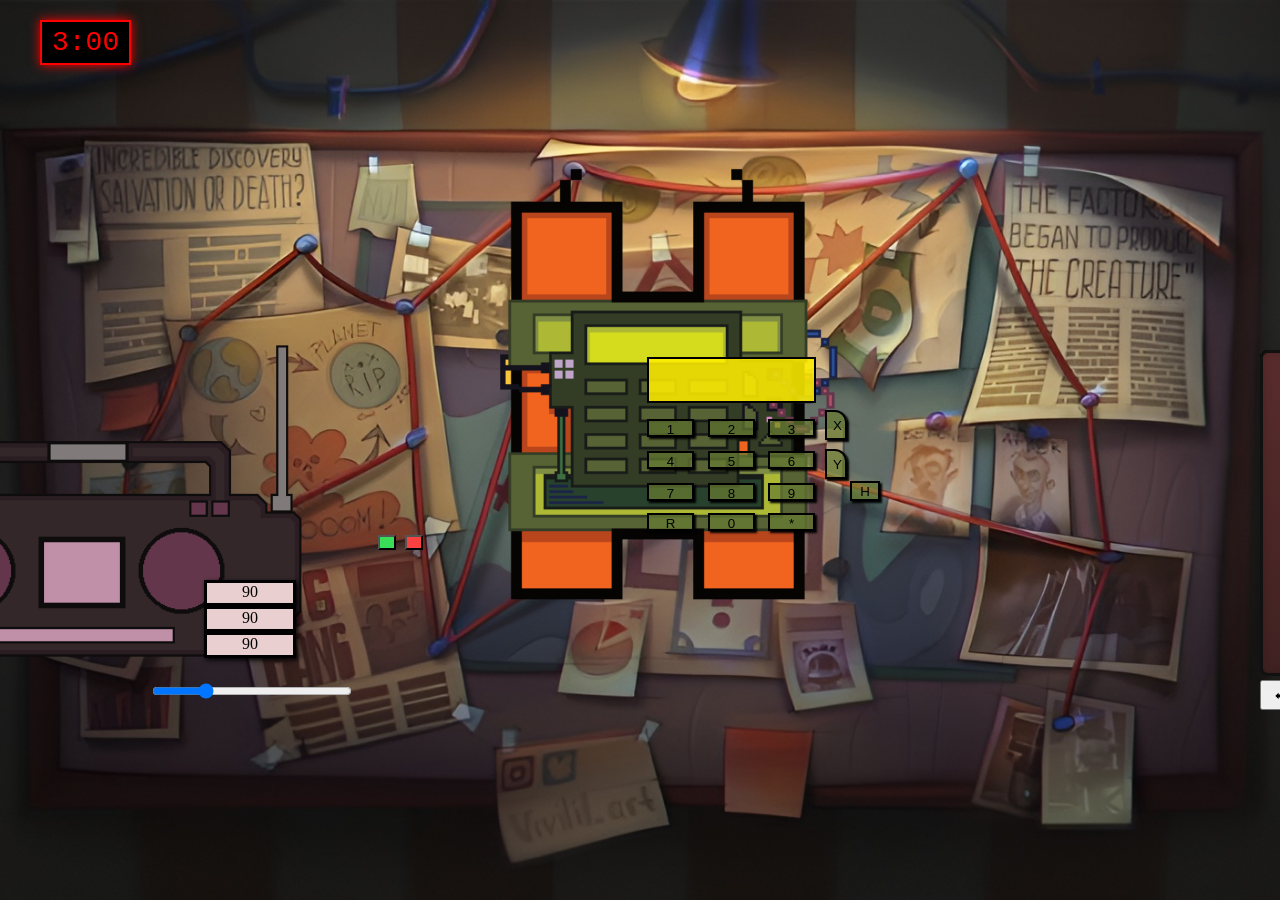
==== index.html @ 7f67ad0d "Add files via upload" ====
<html lang="en">
    <head>
        <meta charset="UTF-8">
        <meta name="viewport" content="width=device-width, initial-scale=1.0">
        <link rel="icon" type="image/png" href="images\bomb1.png">
        <title>Bomb Defuse Game</title>
        <link rel="stylesheet" href="bomb.css">
        <link href="https://fonts.googleapis.com/css2?family=Patrick+Hand&family=Caveat&display=swap" rel="stylesheet">
    </head>
    <body>
        <img id="image" src="images/bomb_background5-export.png" alt="Bomb Background">
        <img src="images/Radio1.png" alt="Radio Image" id="radio-image">
        <div id="passwindow">
            <label for="password" id="passwords" placeholder="pass" minlength="6" maxlength="15"></label>
        </div>
        
      
            <button id="b1" class="buttons">1</button>
            <button id="b2" class="buttons">2</button>
            <button id="b3" class="buttons">3</button>
            <button id="b4" class="buttons">4</button>
            <button id="b5" class="buttons">5</button>
            <button id="b6" class="buttons">6</button>
            <button id="b7" class="buttons">7</button>
            <button id="b8" class="buttons">8</button>
            <button id="b9" class="buttons">9</button>
            <button id="R" class="buttons">R</button>
            <button id="b0" class="buttons">0</button>
            <button id="bx" class="buttons">*</button>

            <button id="X" class="buttons">X</button>
            <button id="Y" class="buttons">Y</button>
            <button id="H" class="buttons">H</button>
        
        
    
            <audio id="radio1" loop>
                <source src="music/background-sound-with-vhs-video-player-operation.mp3" type="audio/mp3">
            </audio>
        
   

       
        <button id="radio-On" onclick="playAudio()"></button>
        <button id="radio-Off" onclick="offAudio()"></button>

        <br><br>

        
        <input type="range" id="tuner" min="80" max="120" step="0.1" value="90"><br>
        <span id="freq1">90</span> <br>
        <span id="freq">90</span> <br>
        <span id="freq2">90</span> <br>

        
        <span id="passcode">***</span>
     
      



        <audio id="radio1" loop>
            <source src="music/radio.mp3" type="audio/mp3">
        </audio>

      
        <audio id="code1">
            <source src="music/code1.mp3" type="audio/mp3">
        </audio>

        <audio id="code2">
            <source src="music/code2.mp3" type="audio/mp3">
        </audio>

        <audio id="code3">
            <source src="music/code3.mp3" type="audio/mp3">
        </audio>

    
        <audio id="static">
            <source src="music/static.mp3" type="audio/mp3">
        </audio>
        

        <audio id="clickSound">
            <source src="music/pressed-the-button-on-the-scanner.mp3" type="audio/mp3">
        </audio>

        <audio id="ResetSound">
            <source src="music/the-sound-of-turning-on-the-night-vision-device-monocular-option-4.mp3" type="audio/mp3">
        </audio>

        <audio id="wrongSound">
            <source src="music/lens-incorrect-alert.mp3" type="audio/mp3">
        </audio>

        <audio id="DefusedSound">
            <source src="music/cs-go-bomb-has-been-defused.mp3" type="audio/mp3">
        </audio>

        <audio id="code1">
            <source src="music/code1.mp3" type="audio/mp3">
        </audio>

        <audio id="code2">
            <source src="music/code2.mp3" type="audio/mp3">
        </audio>

        <audio id="code3">
            <source src="music/code3.mp3" type="audio/mp3">
        </audio>

        <audio autoplay id="bomb-has-been-planted">
            <source src="music/bomb-has-been-planted.mp3" type="audio/mp3">
        </audio>
    
        <audio autoplay  id="pin-code-input-sound-four-digit">
            <source src="music/pin-code-input-sound-four-digit.mp3" type="audio/mp3">
        </audio>
        <img id="jumpscare" src="images/jumpscare.jpg" />
        <audio id="screamSound" preload="auto">
            <source src="music/scream.mp3" type="audio/mp3" >
        </audio>
        <audio id="pageTurn" preload="auto">
            <source src="music/oxidvideos-page-flip-1-178322 (mp3cut.net).mp3" type="audio/mp3" >
        </audio>
        <audio id="Radio-sound" preload="auto">
            <source src="music/freesound_community-old-radio-button-click-97549.mp3" type="audio/mp3" >
        </audio>
        <div class="notebook">
            <div class="book">

             
                <div class="paper cover" id="cover-front">
                    <div class="front">
                        <h2>Bomb Guide</h2>
                        <p>Handle with care </p>
                    </div>
                    <div class="back">
                        <p>omkar koli</p>
                    </div>
                    
                </div>

                <div class="paper" id="p1">
                    <div class="front">
                        <h3>Hints</h3>
                        <p>Turn on The radio.</p>
                        <p>Find the currect frequency..</p>
                        <p>Listen to the audio..</p>
                        <p class="strike">Note the code...</p>
                    </div>
                    <div class="back">
                        <h3>Do's</h3>
                        <p>Use the keypad for entering the code.→eg:123*456*789</p>
                        <p class="strike">Frq: 91.5, 201.4, 442.8</p>
                        <p>Press the correct buttons in sequence.</p>
                    </div>
                </div>

                <div class="paper" id="p2">
                    <div class="front">                        
                        <h3>Risky</h3>
                        <p>Press R button for Reset </p>
                        <p>Press Y button for proceed</p>
                        <p class="strike">Press X button to Undo</p>
                        <p>→ Press Y continuously</p>
                    </div>
                    <div class="back">
                        <h3>special codes</h3>
                        <p>worng22</p>
                        <p>">-<"44</p>
                        <p>Bomb Defused7</p>
                        <p>Try birthday</p>
                    </div>
                </div>

                <div class="paper cover" id="cover-back">
                    <div class="front">
                        <a href="https://github.com/Omkarkoli727" target="_blank">
                            <p>github</p>
                        </a>
                    </div>
                    <div class="back">
                        <h3>END</h3>
                    </div>
                </div>

            </div>

            <div class="controls">
                <button id="prevBtn">⬅</button>
                <button id="nextBtn">➡</button>
            </div>
        </div>
        <div id="timer">3:00</div>

        <audio id="tickSlow" loop src="music/tick-slow.mp3" ></audio>
        <audio id="tickFast" loop src="music/tick-fast.mp3"></audio>
        <audio id="heartbeat" loop src="music/heartbeat.mp3"></audio>
        <audio id="explode" src="music/explosion.mp3"></audio>

        <div id="flash"></div>
        <div id="fade"></div>
        <div id="penaltyText">-10</div>

                

        <script src="bomb.js"></script>
        
    </body>
</html>
---- bomb.css ----
body {
    background-image: url("images/bomb background.jpg");
    background-repeat: no-repeat;
    background-position: center;
    background-attachment: fixed;
    background-size: cover;
    margin: 0;
    padding: 0;
    height: 100%;
    overflow-x: hidden;
}


#passwindow {
    text-align: center;
}

#passwords {
    background-color: rgba(255, 238, 0, 0.871);
    border: 2px solid;
    position: absolute;
    top: 357px;
    left: 647px;
    height: 42px;
    width: 165px;
}

#passwords:hover {
    background-color: rgba(134, 233, 13, 0.871);
}


.buttons {
    background-color: rgba(104, 125, 50, 0.719);
    border: 2px solid;
    height: 18px;
    width: 47px;
    position: absolute;
    box-shadow: 2px 2px 2px;
    transition: 0.1s;
}

.buttons:hover {
    background-color: rgba(162, 216, 26, 0.719);
    cursor: url("images/icons8-double-tap-gesture-30.png"), auto;
    
}

.buttons:active {
    transform: scale(0.95); /* better click effect */
    cursor: url("images/icons8-double-tap-gesture-30.png"), auto;
}


#b1 { top: 419px; left: 647px; }
#b2 { top: 419px; left: 708px; }
#b3 { top: 419px; left: 768px; }

#b4 { top: 451px; left: 647px; }
#b5 { top: 451px; left: 708px; }
#b6 { top: 451px; left: 768px; }

#b7 { top: 483px; left: 647px; }
#b8 { top: 483px; left: 708px; }
#b9 { top: 483px; left: 768px; }

#R  { top: 513px; left: 647px; height: 18px; width: 47px; }
#b0 { top: 513px; left: 708px; }
#bx { top: 513px; left: 768px; }


#X {
    top: 410px;
    left: 825px;
    height: 30px;
    width: 22px;
    border-top-right-radius: 12px;
}

#Y {
    top: 449px;
    left: 825px;
    height: 30px;
    width: 22px;
    border-top-right-radius: 12px;
}

#H {
    top: 481px;
    left: 850px;
    height: 20px;
    width: 30px;
}


#red { position: absolute; top: 170px; left: 10px; }
#blue { position: absolute; top: 230px; left: 10px; }
#green { position: absolute; top: 290px; left: 10px; }


#passcode {
    border: 2px solid;
    background-color: rgb(237, 225, 233);
    width: 70px;
    height: 24px;
    box-shadow: 2px 2px 5px;
    position: absolute;
    top: 0px;
    left: 1435px;
    text-align: center;
    font-size: 18px;
}




.notebook {
    position: absolute;
    top: 350px;
    left: 1260px;
}

.book {
    position: relative;
    width: 220px;
    height: 300px;
    perspective: 1000px;
}

.paper {
    position: absolute;
    width: 100%;
    height: 100%;
    transform-origin: left;
    transform-style: preserve-3d;
    transition: transform 0.9s;
}

.paper.flipped {
    transform: rotateY(-180deg);
}

.front, .back {
    position: absolute;
    width: 100%;
    height: 100%;
    background: #fdf6e3;
    border: 2px solid #000000;
    border-radius: 8px;
    padding: 10px;
    backface-visibility: hidden;
}

.back {
    transform: rotateY(180deg);
}


.controls {
    margin-top: 30px;
    display: flex;
    justify-content: space-between;
    cursor: url("images/icons8-double-tap-gesture-30.png"), auto;
}

.controls button {
    width: 40px;
    height: 30px;
    cursor: url("images/icons8-double-tap-gesture-30.png"), auto;
}
.front, .back {
    background: linear-gradient(#fdf6e3, #f5e6c8);
    font-family: "Courier New", monospace;
    box-shadow: inset 0 0 10px rgba(0,0,0,0.2); 
}

.book {
    box-shadow: 5px 10px 20px rgba(0,0,0,0.5);
}
.cover .front,
.cover .back {
    background: linear-gradient(135deg, #5a2c2c, #2e1a1a);
    color: white;
    font-weight: bold;
    text-align: center;
    display: flex;
    flex-direction: column;
    justify-content: center;
    border: 3px solid #111;
}
#cover-front { z-index: 4; }
#p1 { z-index: 3; }
#p2 { z-index: 2; }
#cover-back { z-index: 1; }
#cover-front {
    transform-origin: left;
}
.front, .back {
    font-family: 'Caveat', cursive;
    font-size: 20px;
    line-height: 1.4;
    color: #2b2b2b;
}
.strike {
    text-decoration: line-through;
    color: #a00000;
}


.radio-container {
  border: 2px solid rgb(9, 9, 9);
  padding: 0px;
  width: 300px;
  margin: auto;
  position: absolute;
  bottom: 200px;
}

input[type="range"] {
  width: 300px;
  cursor: url("images/icons8-double-tap-gesture-30.png"), auto;
}
   

#image {
    width: 68%;
    height: auto;
    position: absolute;
    left: 250px ;
    top: 150px;
    
}
#radio-image{
    width: 55%; 
    height: auto;
    position: absolute;
    right: 840px;
    top: 320px;
}
#jumpscare {
    position: fixed;
    top: 0;
    left: 0;
    width: 100%;
    height: 100%;
    object-fit: cover;
    z-index: 9999;
    display: none;
}
#radio-On{
    background-color: rgb(58, 221, 88);
    position: relative;
    top: 533px;
    left: 378px;
    height: 15px;
    width: 18px;
    text-align: center;
}
#radio-Off{
    background-color: rgb(249, 65, 65);
    position: relative;
    top: 533px;
    left: 383px;
    height: 15px;
    width: 18px;
    text-align: center;
}
#tuner{
    background-color: #000000;
    position: relative;
    top: 645px;
    left: 150px;
    width: 200px;

}

#freq{text-align: center;}
#freq1{text-align: center;}
#freq2{text-align: center;}
span {
    border: 2px solid;
    background-color: rgb(233, 207, 207);
    width: 86px;
    height: 20px;
    box-shadow: 2px 2px 5px;
    display: inline-block;
    position:relative;
    top: 524px;
    left: 204px;
    border: #000000 solid;
}
#timer {
    position: absolute;
    top: 20px;
    left: 40px;
    font-size: 28px;
    font-family: monospace;
    color: red;
    background: black;
    padding: 5px 10px;
    border: 2px solid red;
    box-shadow: 0 0 10px red;
}
#flash {
    position: fixed;
    top: 0;
    left: 0;
    width: 100%;
    height: 100%;
    background: white;
    opacity: 0;
    pointer-events: none;
    transition: opacity 0.2s;
    z-index: 9999;
}

#fade {
    position: fixed;
    inset: 0; 
    background: black;
    opacity: 0;
    pointer-events: none;
    transition: opacity 1s;
    z-index: 999999;
}
#penaltyText {
    position: absolute;
    top: 20px; 
    left: 155px;
    transform: translateX(-50%);
    color: red;
    font-size: 28px;
    font-weight: bold;
    opacity: 0;
    pointer-events: none;
}

.show-penalty {
    animation: fadeUp 0.8s ease;
}

@keyframes fadeUp {
    0% {
        opacity: 1;
        transform: translate(-50%, 0);
    }
    100% {
        opacity: 0;
        transform: translate(-50%, -40px);
    }
}
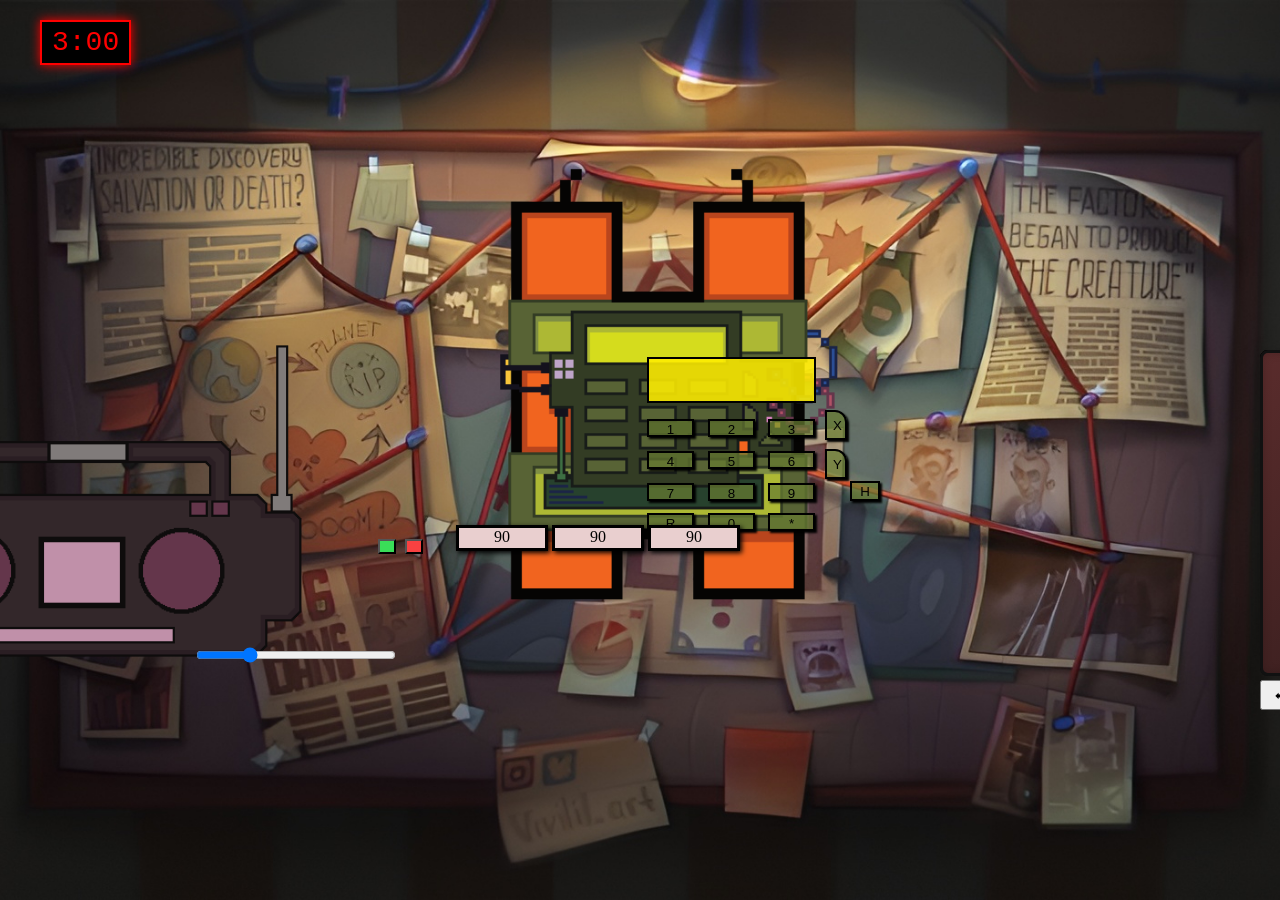
==== commit 0d1d5728: "Refactor HTML structure for bomb defuse game" ====
--- a/index.html
+++ b/index.html
@@ -1,20 +1,22 @@
+<!DOCTYPE html>
 <html lang="en">
-    <head>
-        <meta charset="UTF-8">
-        <meta name="viewport" content="width=device-width, initial-scale=1.0">
-        <link rel="icon" type="image/png" href="images\bomb1.png">
-        <title>Bomb Defuse Game</title>
-        <link rel="stylesheet" href="bomb.css">
-        <link href="https://fonts.googleapis.com/css2?family=Patrick+Hand&family=Caveat&display=swap" rel="stylesheet">
-    </head>
-    <body>
-        <img id="image" src="images/bomb_background5-export.png" alt="Bomb Background">
-        <img src="images/Radio1.png" alt="Radio Image" id="radio-image">
-        <div id="passwindow">
-            <label for="password" id="passwords" placeholder="pass" minlength="6" maxlength="15"></label>
-        </div>
-        
-      
+<head>
+    <meta charset="UTF-8">
+    <meta name="viewport" content="width=device-width, initial-scale=1.0">
+    <link rel="icon" type="image/png" href="images/bomb1.png">
+    <title>Bomb Defuse Game</title>
+    <link rel="stylesheet" href="bomb.css">
+    <link href="https://fonts.googleapis.com/css2?family=Patrick+Hand&family=Caveat&display=swap" rel="stylesheet">
+</head>
+<body>
+    <div id="game-wrapper">
+        <div id="game-container">
+            <img id="image"       src="images/bomb_background5-export.png" alt="Bomb Background">
+            <img id="radio-image" src="images/Radio1.png"                  alt="Radio">
+            <div id="passwindow">
+                <label for="password" id="passwords"
+                       placeholder="pass" minlength="6" maxlength="15"></label>
+            </div>
             <button id="b1" class="buttons">1</button>
             <button id="b2" class="buttons">2</button>
             <button id="b3" class="buttons">3</button>
@@ -24,189 +26,147 @@
             <button id="b7" class="buttons">7</button>
             <button id="b8" class="buttons">8</button>
             <button id="b9" class="buttons">9</button>
-            <button id="R" class="buttons">R</button>
+            <button id="R"  class="buttons">R</button>
             <button id="b0" class="buttons">0</button>
             <button id="bx" class="buttons">*</button>
-
             <button id="X" class="buttons">X</button>
             <button id="Y" class="buttons">Y</button>
             <button id="H" class="buttons">H</button>
-        
-        
-    
-            <audio id="radio1" loop>
-                <source src="music/background-sound-with-vhs-video-player-operation.mp3" type="audio/mp3">
-            </audio>
-        
-   
-
-       
-        <button id="radio-On" onclick="playAudio()"></button>
-        <button id="radio-Off" onclick="offAudio()"></button>
-
-        <br><br>
-
-        
-        <input type="range" id="tuner" min="80" max="120" step="0.1" value="90"><br>
-        <span id="freq1">90</span> <br>
-        <span id="freq">90</span> <br>
-        <span id="freq2">90</span> <br>
-
-        
-        <span id="passcode">***</span>
-     
-      
 
 
+            <button id="radio-On"  onclick="playAudio()"></button>
+            <button id="radio-Off" onclick="offAudio()"></button>
+            <input type="range" id="tuner" min="80" max="120" step="0.1" value="90">
 
-        <audio id="radio1" loop>
-            <source src="music/radio.mp3" type="audio/mp3">
-        </audio>
+            <span id="freq1">90</span>
+            <span id="freq">90</span>
+            <span id="freq2">90</span>
+            <span id="passcode">***</span>
+            <div id="timer">3:00</div>
+            <div class="notebook">
+                <div class="book">
 
-      
-        <audio id="code1">
-            <source src="music/code1.mp3" type="audio/mp3">
-        </audio>
+                    <div class="paper cover" id="cover-front">
+                        <div class="front">
+                            <h2>Bomb Guide</h2>
+                            <p>Handle with care</p>
+                        </div>
+                        <div class="back">
+                            <p>omkar koli</p>
+                        </div>
+                    </div>
 
-        <audio id="code2">
-            <source src="music/code2.mp3" type="audio/mp3">
-        </audio>
+                    <div class="paper" id="p1">
+                        <div class="front">
+                            <h3>Hints</h3>
+                            <p>Turn on The radio.</p>
+                            <p>Find the currect frequency..</p>
+                            <p>Listen to the audio..</p>
+                            <p class="strike">Note the code...</p>
+                        </div>
+                        <div class="back">
+                            <h3>Do's</h3>
+                            <p>Use the keypad for entering the code.→eg:123*456*789</p>
+                            <p class="strike">Frq: 91.5, 201.4, 442.8</p>
+                            <p>Press the correct buttons in sequence.</p>
+                        </div>
+                    </div>
 
-        <audio id="code3">
-            <source src="music/code3.mp3" type="audio/mp3">
-        </audio>
+                    <div class="paper" id="p2">
+                        <div class="front ">
+                            <h3>Risky</h3>
+                            <p>Press R button for Reset</p>
+                            <p>Press Y button for proceed</p>
+                            <p class="strike">Press X button to Undo</p>
+                            <p>→ Press Y continuously</p>
+                        </div>
+                        <div class="back">
+                            <h3>special codes</h3>
+                            <p>worng22</p>
+                            <p>">-&lt;"44</p>
+                            <p>Bomb Defused7</p>
+                            <p>Try birthday</p>
+                        </div>
+                    </div>
 
-    
-        <audio id="static">
-            <source src="music/static.mp3" type="audio/mp3">
-        </audio>
-        
+                    <div class="paper cover" id="cover-back">
+                        <div class="front">
+                            <a href="https://github.com/Omkarkoli727" target="_blank">
+                                <p>github</p>
+                            </a>
+                        </div>
+                        <div class="back">
+                            <h3>END</h3>
+                        </div>
+                    </div>
 
-        <audio id="clickSound">
-            <source src="music/pressed-the-button-on-the-scanner.mp3" type="audio/mp3">
-        </audio>
-
-        <audio id="ResetSound">
-            <source src="music/the-sound-of-turning-on-the-night-vision-device-monocular-option-4.mp3" type="audio/mp3">
-        </audio>
-
-        <audio id="wrongSound">
-            <source src="music/lens-incorrect-alert.mp3" type="audio/mp3">
-        </audio>
-
-        <audio id="DefusedSound">
-            <source src="music/cs-go-bomb-has-been-defused.mp3" type="audio/mp3">
-        </audio>
-
-        <audio id="code1">
-            <source src="music/code1.mp3" type="audio/mp3">
-        </audio>
-
-        <audio id="code2">
-            <source src="music/code2.mp3" type="audio/mp3">
-        </audio>
-
-        <audio id="code3">
-            <source src="music/code3.mp3" type="audio/mp3">
-        </audio>
-
-        <audio autoplay id="bomb-has-been-planted">
-            <source src="music/bomb-has-been-planted.mp3" type="audio/mp3">
-        </audio>
-    
-        <audio autoplay  id="pin-code-input-sound-four-digit">
-            <source src="music/pin-code-input-sound-four-digit.mp3" type="audio/mp3">
-        </audio>
-        <img id="jumpscare" src="images/jumpscare.jpg" />
-        <audio id="screamSound" preload="auto">
-            <source src="music/scream.mp3" type="audio/mp3" >
-        </audio>
-        <audio id="pageTurn" preload="auto">
-            <source src="music/oxidvideos-page-flip-1-178322 (mp3cut.net).mp3" type="audio/mp3" >
-        </audio>
-        <audio id="Radio-sound" preload="auto">
-            <source src="music/freesound_community-old-radio-button-click-97549.mp3" type="audio/mp3" >
-        </audio>
-        <div class="notebook">
-            <div class="book">
-
-             
-                <div class="paper cover" id="cover-front">
-                    <div class="front">
-                        <h2>Bomb Guide</h2>
-                        <p>Handle with care </p>
-                    </div>
-                    <div class="back">
-                        <p>omkar koli</p>
-                    </div>
-                    
                 </div>
 
-                <div class="paper" id="p1">
-                    <div class="front">
-                        <h3>Hints</h3>
-                        <p>Turn on The radio.</p>
-                        <p>Find the currect frequency..</p>
-                        <p>Listen to the audio..</p>
-                        <p class="strike">Note the code...</p>
-                    </div>
-                    <div class="back">
-                        <h3>Do's</h3>
-                        <p>Use the keypad for entering the code.→eg:123*456*789</p>
-                        <p class="strike">Frq: 91.5, 201.4, 442.8</p>
-                        <p>Press the correct buttons in sequence.</p>
-                    </div>
+                <div class="controls">
+                    <button id="prevBtn">⬅</button>
+                    <button id="nextBtn">➡</button>
                 </div>
+            </div>
+            <img id="jumpscare" src="images/jumpscare.jpg" alt="">
 
-                <div class="paper" id="p2">
-                    <div class="front">                        
-                        <h3>Risky</h3>
-                        <p>Press R button for Reset </p>
-                        <p>Press Y button for proceed</p>
-                        <p class="strike">Press X button to Undo</p>
-                        <p>→ Press Y continuously</p>
-                    </div>
-                    <div class="back">
-                        <h3>special codes</h3>
-                        <p>worng22</p>
-                        <p>">-<"44</p>
-                        <p>Bomb Defused7</p>
-                        <p>Try birthday</p>
-                    </div>
-                </div>
 
-                <div class="paper cover" id="cover-back">
-                    <div class="front">
-                        <a href="https://github.com/Omkarkoli727" target="_blank">
-                            <p>github</p>
-                        </a>
-                    </div>
-                    <div class="back">
-                        <h3>END</h3>
-                    </div>
-                </div>
+            <div id="flash"></div>
+            <div id="fade"></div>
+            <div id="penaltyText">-10</div>
 
-            </div>
+        </div>
+    </div>
 
-            <div class="controls">
-                <button id="prevBtn">⬅</button>
-                <button id="nextBtn">➡</button>
-            </div>
-        </div>
-        <div id="timer">3:00</div>
+    <audio id="radio1" loop>
+        <source src="music/background-sound-with-vhs-video-player-operation.mp3" type="audio/mp3">
+    </audio>
 
-        <audio id="tickSlow" loop src="music/tick-slow.mp3" ></audio>
-        <audio id="tickFast" loop src="music/tick-fast.mp3"></audio>
-        <audio id="heartbeat" loop src="music/heartbeat.mp3"></audio>
-        <audio id="explode" src="music/explosion.mp3"></audio>
 
-        <div id="flash"></div>
-        <div id="fade"></div>
-        <div id="penaltyText">-10</div>
+    <audio id="radioLoop" loop>
+        <source src="music/radio.mp3" type="audio/mp3">
+    </audio>
 
-                
 
-        <script src="bomb.js"></script>
-        
-    </body>
+    <audio id="code1"><source src="music/code1.mp3" type="audio/mp3"></audio>
+    <audio id="code2"><source src="music/code2.mp3" type="audio/mp3"></audio>
+    <audio id="code3"><source src="music/code3.mp3" type="audio/mp3"></audio>
+
+
+    <audio id="static">
+        <source src="music/static.mp3" type="audio/mp3">
+    </audio>
+    <audio id="clickSound">
+        <source src="music/pressed-the-button-on-the-scanner.mp3" type="audio/mp3">
+    </audio>
+    <audio id="ResetSound">
+        <source src="music/the-sound-of-turning-on-the-night-vision-device-monocular-option-4.mp3" type="audio/mp3">
+    </audio>
+    <audio id="wrongSound">
+        <source src="music/lens-incorrect-alert.mp3" type="audio/mp3">
+    </audio>
+    <audio id="DefusedSound">
+        <source src="music/cs-go-bomb-has-been-defused.mp3" type="audio/mp3">
+    </audio>
+
+
+    <audio autoplay id="bomb-has-been-planted">
+        <source src="music/bomb-has-been-planted.mp3" type="audio/mp3">
+    </audio>
+    <audio autoplay id="pin-code-input-sound-four-digit">
+        <source src="music/pin-code-input-sound-four-digit.mp3" type="audio/mp3">
+    </audio>
+
+
+    <audio id="screamSound"  preload="auto"><source src="music/scream.mp3" type="audio/mp3"></audio>
+    <audio id="pageTurn"     preload="auto"><source src="music/oxidvideos-page-flip-1-178322 (mp3cut.net).mp3" type="audio/mp3"></audio>
+    <audio id="Radio-sound"  preload="auto"><source src="music/freesound_community-old-radio-button-click-97549.mp3" type="audio/mp3"></audio>
+
+
+    <audio id="tickSlow" loop src="music/tick-slow.mp3"></audio>
+    <audio id="tickFast" loop src="music/tick-fast.mp3"></audio>
+    <audio id="heartbeat" loop src="music/heartbeat.mp3"></audio>
+    <audio id="explode"      src="music/explosion.mp3"></audio>
+
+    <script src="bomb.js"></script>
+</body>
 </html>
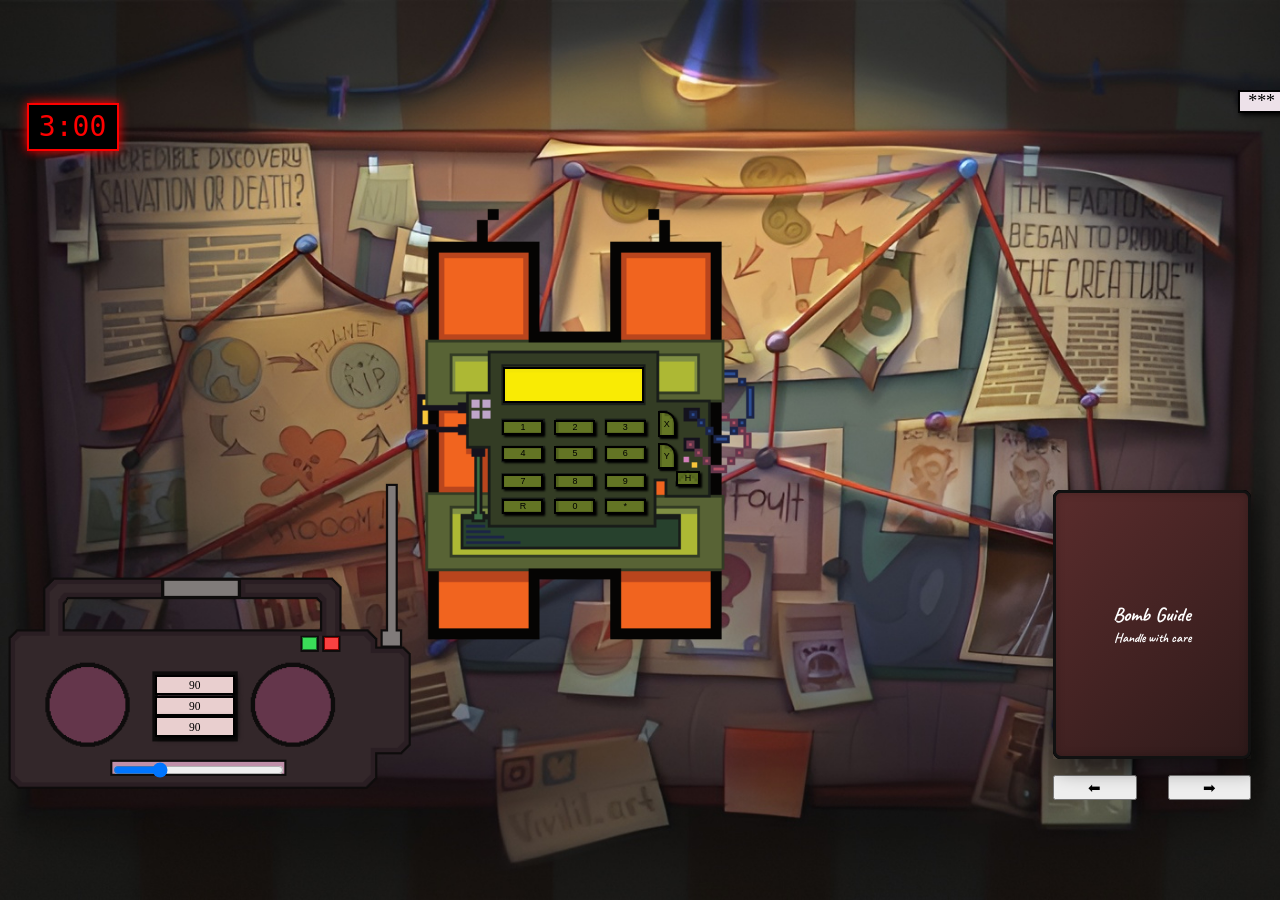
==== commit 69aecfee: "Add files via upload" ====
--- a/index.html
+++ b/index.html
@@ -1,172 +1,174 @@
-<!DOCTYPE html>
-<html lang="en">
-<head>
-    <meta charset="UTF-8">
-    <meta name="viewport" content="width=device-width, initial-scale=1.0">
-    <link rel="icon" type="image/png" href="images/bomb1.png">
-    <title>Bomb Defuse Game</title>
-    <link rel="stylesheet" href="bomb.css">
-    <link href="https://fonts.googleapis.com/css2?family=Patrick+Hand&family=Caveat&display=swap" rel="stylesheet">
-</head>
-<body>
-    <div id="game-wrapper">
-        <div id="game-container">
-            <img id="image"       src="images/bomb_background5-export.png" alt="Bomb Background">
-            <img id="radio-image" src="images/Radio1.png"                  alt="Radio">
-            <div id="passwindow">
-                <label for="password" id="passwords"
-                       placeholder="pass" minlength="6" maxlength="15"></label>
-            </div>
-            <button id="b1" class="buttons">1</button>
-            <button id="b2" class="buttons">2</button>
-            <button id="b3" class="buttons">3</button>
-            <button id="b4" class="buttons">4</button>
-            <button id="b5" class="buttons">5</button>
-            <button id="b6" class="buttons">6</button>
-            <button id="b7" class="buttons">7</button>
-            <button id="b8" class="buttons">8</button>
-            <button id="b9" class="buttons">9</button>
-            <button id="R"  class="buttons">R</button>
-            <button id="b0" class="buttons">0</button>
-            <button id="bx" class="buttons">*</button>
-            <button id="X" class="buttons">X</button>
-            <button id="Y" class="buttons">Y</button>
-            <button id="H" class="buttons">H</button>
-
-
-            <button id="radio-On"  onclick="playAudio()"></button>
-            <button id="radio-Off" onclick="offAudio()"></button>
-            <input type="range" id="tuner" min="80" max="120" step="0.1" value="90">
-
-            <span id="freq1">90</span>
-            <span id="freq">90</span>
-            <span id="freq2">90</span>
-            <span id="passcode">***</span>
-            <div id="timer">3:00</div>
-            <div class="notebook">
-                <div class="book">
-
-                    <div class="paper cover" id="cover-front">
-                        <div class="front">
-                            <h2>Bomb Guide</h2>
-                            <p>Handle with care</p>
-                        </div>
-                        <div class="back">
-                            <p>omkar koli</p>
-                        </div>
-                    </div>
-
-                    <div class="paper" id="p1">
-                        <div class="front">
-                            <h3>Hints</h3>
-                            <p>Turn on The radio.</p>
-                            <p>Find the currect frequency..</p>
-                            <p>Listen to the audio..</p>
-                            <p class="strike">Note the code...</p>
-                        </div>
-                        <div class="back">
-                            <h3>Do's</h3>
-                            <p>Use the keypad for entering the code.→eg:123*456*789</p>
-                            <p class="strike">Frq: 91.5, 201.4, 442.8</p>
-                            <p>Press the correct buttons in sequence.</p>
-                        </div>
-                    </div>
-
-                    <div class="paper" id="p2">
-                        <div class="front ">
-                            <h3>Risky</h3>
-                            <p>Press R button for Reset</p>
-                            <p>Press Y button for proceed</p>
-                            <p class="strike">Press X button to Undo</p>
-                            <p>→ Press Y continuously</p>
-                        </div>
-                        <div class="back">
-                            <h3>special codes</h3>
-                            <p>worng22</p>
-                            <p>">-&lt;"44</p>
-                            <p>Bomb Defused7</p>
-                            <p>Try birthday</p>
-                        </div>
-                    </div>
-
-                    <div class="paper cover" id="cover-back">
-                        <div class="front">
-                            <a href="https://github.com/Omkarkoli727" target="_blank">
-                                <p>github</p>
-                            </a>
-                        </div>
-                        <div class="back">
-                            <h3>END</h3>
-                        </div>
-                    </div>
-
-                </div>
-
-                <div class="controls">
-                    <button id="prevBtn">⬅</button>
-                    <button id="nextBtn">➡</button>
-                </div>
-            </div>
-            <img id="jumpscare" src="images/jumpscare.jpg" alt="">
-
-
-            <div id="flash"></div>
-            <div id="fade"></div>
-            <div id="penaltyText">-10</div>
-
-        </div>
-    </div>
-
-    <audio id="radio1" loop>
-        <source src="music/background-sound-with-vhs-video-player-operation.mp3" type="audio/mp3">
-    </audio>
-
-
-    <audio id="radioLoop" loop>
-        <source src="music/radio.mp3" type="audio/mp3">
-    </audio>
-
-
-    <audio id="code1"><source src="music/code1.mp3" type="audio/mp3"></audio>
-    <audio id="code2"><source src="music/code2.mp3" type="audio/mp3"></audio>
-    <audio id="code3"><source src="music/code3.mp3" type="audio/mp3"></audio>
-
-
-    <audio id="static">
-        <source src="music/static.mp3" type="audio/mp3">
-    </audio>
-    <audio id="clickSound">
-        <source src="music/pressed-the-button-on-the-scanner.mp3" type="audio/mp3">
-    </audio>
-    <audio id="ResetSound">
-        <source src="music/the-sound-of-turning-on-the-night-vision-device-monocular-option-4.mp3" type="audio/mp3">
-    </audio>
-    <audio id="wrongSound">
-        <source src="music/lens-incorrect-alert.mp3" type="audio/mp3">
-    </audio>
-    <audio id="DefusedSound">
-        <source src="music/cs-go-bomb-has-been-defused.mp3" type="audio/mp3">
-    </audio>
-
-
-    <audio autoplay id="bomb-has-been-planted">
-        <source src="music/bomb-has-been-planted.mp3" type="audio/mp3">
-    </audio>
-    <audio autoplay id="pin-code-input-sound-four-digit">
-        <source src="music/pin-code-input-sound-four-digit.mp3" type="audio/mp3">
-    </audio>
-
-
-    <audio id="screamSound"  preload="auto"><source src="music/scream.mp3" type="audio/mp3"></audio>
-    <audio id="pageTurn"     preload="auto"><source src="music/oxidvideos-page-flip-1-178322 (mp3cut.net).mp3" type="audio/mp3"></audio>
-    <audio id="Radio-sound"  preload="auto"><source src="music/freesound_community-old-radio-button-click-97549.mp3" type="audio/mp3"></audio>
-
-
-    <audio id="tickSlow" loop src="music/tick-slow.mp3"></audio>
-    <audio id="tickFast" loop src="music/tick-fast.mp3"></audio>
-    <audio id="heartbeat" loop src="music/heartbeat.mp3"></audio>
-    <audio id="explode"      src="music/explosion.mp3"></audio>
-
-    <script src="bomb.js"></script>
-</body>
-</html>
+<!DOCTYPE html>
+<html lang="en">
+<head>
+    <meta charset="UTF-8">
+    <meta name="viewport" content="width=device-width, initial-scale=1.0">
+    <link rel="icon" type="image/png" href="images/bomb1.png">
+    <title>Bomb Defuse Game</title>
+    <link rel="stylesheet" href="bomb.css">
+    <link href="https://fonts.googleapis.com/css2?family=Patrick+Hand&family=Caveat&display=swap" rel="stylesheet">
+</head>
+<body>
+    <div id="game-wrapper">
+        <div id="game-container">
+            <img id="image"       src="images/bomb_background5-export.png" alt="Bomb Background">
+            <img id="radio-image" src="images/Radio1.png"                  alt="Radio">
+            <div id="passwindow">
+                <label for="password" id="passwords"
+                       placeholder="pass" minlength="6" maxlength="15"></label>
+            </div>
+
+            <!-- ── Numeric Keypad ───────────────────── -->
+            <button id="b1" class="buttons">1</button>
+            <button id="b2" class="buttons">2</button>
+            <button id="b3" class="buttons">3</button>
+            <button id="b4" class="buttons">4</button>
+            <button id="b5" class="buttons">5</button>
+            <button id="b6" class="buttons">6</button>
+            <button id="b7" class="buttons">7</button>
+            <button id="b8" class="buttons">8</button>
+            <button id="b9" class="buttons">9</button>
+            <button id="R"  class="buttons">R</button>
+            <button id="b0" class="buttons">0</button>
+            <button id="bx" class="buttons">*</button>
+            <button id="X" class="buttons">X</button>
+            <button id="Y" class="buttons">Y</button>
+            <button id="H" class="buttons">H</button>
+
+
+            <button id="radio-On"  onclick="playAudio()"></button>
+            <button id="radio-Off" onclick="offAudio()"></button>
+            <input type="range" id="tuner" min="80" max="120" step="0.1" value="90">
+
+            <span id="freq1">90</span>
+            <span id="freq">90</span>
+            <span id="freq2">90</span>
+            <span id="passcode">***</span>
+            <div id="timer">3:00</div>
+            <div class="notebook">
+                <div class="book">
+
+                    <div class="paper cover" id="cover-front">
+                        <div class="front">
+                            <h2>Bomb Guide</h2>
+                            <p>Handle with care</p>
+                        </div>
+                        <div class="back">
+                            <p>omkar koli</p>
+                        </div>
+                    </div>
+
+                    <div class="paper" id="p1">
+                        <div class="front">
+                            <h3>Hints</h3>
+                            <p>Turn on The radio.</p>
+                            <p>Find the currect frequency..</p>
+                            <p>Listen to the audio..</p>
+                            <p class="strike">Note the code...</p>
+                        </div>
+                        <div class="back">
+                            <h3>Do's</h3>
+                            <p>Use the keypad for entering the code.→eg:123*456*789</p>
+                            <p class="strike">Frq: 91.5, 201.4, 442.8</p>
+                            <p>Press the correct buttons in sequence.</p>
+                        </div>
+                    </div>
+
+                    <div class="paper" id="p2">
+                        <div class="front ">
+                            <h3>Risky</h3>
+                            <p>Press R button for Reset</p>
+                            <p>Press Y button for proceed</p>
+                            <p class="strike">Press X button to Undo</p>
+                            <p>→ Press Y continuously</p>
+                        </div>
+                        <div class="back">
+                            <h3>special codes</h3>
+                            <p>worng22</p>
+                            <p>">-&lt;"44</p>
+                            <p>Bomb Defused7</p>
+                            <p>Try birthday</p>
+                        </div>
+                    </div>
+
+                    <div class="paper cover" id="cover-back">
+                        <div class="front">
+                            <a href="https://github.com/Omkarkoli727" target="_blank">
+                                <p>github</p>
+                            </a>
+                        </div>
+                        <div class="back">
+                            <h3>END</h3>
+                        </div>
+                    </div>
+
+                </div>
+
+                <div class="controls">
+                    <button id="prevBtn">⬅</button>
+                    <button id="nextBtn">➡</button>
+                </div>
+            </div>
+            <img id="jumpscare" src="images/jumpscare.jpg" alt="">
+
+
+            <div id="flash"></div>
+            <div id="fade"></div>
+            <div id="penaltyText">-10</div>
+
+        </div>
+    </div>
+
+    <audio id="radio1" loop>
+        <source src="music/background-sound-with-vhs-video-player-operation.mp3" type="audio/mp3">
+    </audio>
+
+
+    <audio id="radioLoop" loop>
+        <source src="music/radio.mp3" type="audio/mp3">
+    </audio>
+
+
+    <audio id="code1"><source src="music/code1.mp3" type="audio/mp3"></audio>
+    <audio id="code2"><source src="music/code2.mp3" type="audio/mp3"></audio>
+    <audio id="code3"><source src="music/code3.mp3" type="audio/mp3"></audio>
+
+
+    <audio id="static">
+        <source src="music/static.mp3" type="audio/mp3">
+    </audio>
+    <audio id="clickSound">
+        <source src="music/pressed-the-button-on-the-scanner.mp3" type="audio/mp3">
+    </audio>
+    <audio id="ResetSound">
+        <source src="music/the-sound-of-turning-on-the-night-vision-device-monocular-option-4.mp3" type="audio/mp3">
+    </audio>
+    <audio id="wrongSound">
+        <source src="music/lens-incorrect-alert.mp3" type="audio/mp3">
+    </audio>
+    <audio id="DefusedSound">
+        <source src="music/cs-go-bomb-has-been-defused.mp3" type="audio/mp3">
+    </audio>
+
+
+    <audio autoplay id="bomb-has-been-planted">
+        <source src="music/bomb-has-been-planted.mp3" type="audio/mp3">
+    </audio>
+    <audio autoplay id="pin-code-input-sound-four-digit">
+        <source src="music/pin-code-input-sound-four-digit.mp3" type="audio/mp3">
+    </audio>
+
+
+    <audio id="screamSound"  preload="auto"><source src="music/scream.mp3" type="audio/mp3"></audio>
+    <audio id="pageTurn"     preload="auto"><source src="music/oxidvideos-page-flip-1-178322 (mp3cut.net).mp3" type="audio/mp3"></audio>
+    <audio id="Radio-sound"  preload="auto"><source src="music/freesound_community-old-radio-button-click-97549.mp3" type="audio/mp3"></audio>
+
+
+    <audio id="tickSlow" loop src="music/tick-slow.mp3"></audio>
+    <audio id="tickFast" loop src="music/tick-fast.mp3"></audio>
+    <audio id="heartbeat" loop src="music/heartbeat.mp3"></audio>
+    <audio id="explode"      src="music/explosion.mp3"></audio>
+
+    <script src="bomb.js"></script>
+</body>
+</html>
--- a/bomb.css
+++ b/bomb.css
@@ -1,28 +1,74 @@
+*,
+*::before,
+*::after {
+    box-sizing: border-box;
+    margin:     0;
+    padding:    0;
+}
+
 body {
-    background-image: url("images/bomb background.jpg");
+    width:             100vw;
+    height:            100vh;
+    overflow:          hidden;           
+    background-image:  url("images/bomb background.jpg");
     background-repeat: no-repeat;
     background-position: center;
+    background-size:   cover;
     background-attachment: fixed;
-    background-size: cover;
-    margin: 0;
-    padding: 0;
-    height: 100%;
-    overflow-x: hidden;
-}
-
-
-#passwindow {
-    text-align: center;
-}
+}
+
+
+#game-wrapper {
+    display:         flex;
+    align-items:     center;
+    justify-content: center;
+    width:           100vw;
+    height:          100vh;
+    overflow:        hidden;
+}
+
+
+#game-container {
+    position:   relative;
+    width:      min(100vw, calc(100vh * 16 / 9));
+    height:     min(100vh, calc(100vw *  9 / 16));
+    overflow:   hidden;
+
+
+    font-size:  clamp(6px, 0.83vw, 16px);
+}
+
+
+#image {
+    position: absolute;
+    left:     13.02%;
+    top:      13.89%;
+    width:    68%;
+    height:   auto;
+}
+
+#radio-image {
+    position: absolute;
+    right:    57.30%;
+    top:      51.20%;
+    width:    54%;
+    height:   auto;
+}
+
+
 
 #passwords {
     background-color: rgba(255, 238, 0, 0.871);
-    border: 2px solid;
-    position: absolute;
-    top: 357px;
-    left: 647px;
-    height: 42px;
-    width: 165px;
+    border:           2px solid;
+    position:         absolute;
+    top:              38.44%;
+    left:             39.28%;
+    height:           5.00%;
+    width:            11.00%;
+    font-size:        clamp(8px, 0.9vw, 16px);
+    display:          flex;
+    align-items:      center;
+    justify-content:  center;
 }
 
 #passwords:hover {
@@ -30,125 +76,201 @@
 }
 
 
+
 .buttons {
-    background-color: rgba(104, 125, 50, 0.719);
-    border: 2px solid;
-    height: 18px;
-    width: 47px;
-    position: absolute;
-    box-shadow: 2px 2px 2px;
-    transition: 0.1s;
+    background-color: rgba(104, 125, 30, 0.719);
+    border:           2px solid;
+    height:           2.10%;
+    width:            3.20%;
+    position:         absolute;
+    box-shadow:       2px 2px 2px;
+    transition:       transform 0.1s, background-color 0.1s;
+    font-size:        clamp(6px, 0.7vw, 12px);
+    cursor:           default;
+    padding:          0;
+    line-height:      1;
 }
 
 .buttons:hover {
     background-color: rgba(162, 216, 26, 0.719);
-    cursor: url("images/icons8-double-tap-gesture-30.png"), auto;
-    
+    cursor: url("images/icons8-double-tap-gesture-25.png"), auto;
 }
 
 .buttons:active {
-    transform: scale(0.95); /* better click effect */
-    cursor: url("images/icons8-double-tap-gesture-30.png"), auto;
-}
-
-
-#b1 { top: 419px; left: 647px; }
-#b2 { top: 419px; left: 708px; }
-#b3 { top: 419px; left: 768px; }
-
-#b4 { top: 451px; left: 647px; }
-#b5 { top: 451px; left: 708px; }
-#b6 { top: 451px; left: 768px; }
-
-#b7 { top: 483px; left: 647px; }
-#b8 { top: 483px; left: 708px; }
-#b9 { top: 483px; left: 768px; }
-
-#R  { top: 513px; left: 647px; height: 18px; width: 47px; }
-#b0 { top: 513px; left: 708px; }
-#bx { top: 513px; left: 768px; }
+    transform: scale(0.95);
+    cursor: url("images/icons8-double-tap-gesture-25.png"), auto;
+}
+
+
+
+/* Row 1 */
+#b1 { top: 45.80%; left: 39.25%; }
+#b2 { top: 45.80%; left: 43.32%; }
+#b3 { top: 45.80%; left: 47.25%; }
+
+/* Row 2 */
+#b4 { top: 49.45%; left: 39.25%; }
+#b5 { top: 49.45%; left: 43.32%; }
+#b6 { top: 49.45%; left: 47.25%; }
+
+/* Row 3 */
+#b7 { top: 53.30%; left: 39.25%; }
+#b8 { top: 53.30%; left: 43.32%; }
+#b9 { top: 53.30%; left: 47.25%; }
+
+/* Row 4  –  R  0  * */
+#R  { top: 56.75%; left: 39.25%; }
+#b0 { top: 56.75%; left: 43.32%; }
+#bx { top: 56.75%; left: 47.25%; }
 
 
 #X {
-    top: 410px;
-    left: 825px;
-    height: 30px;
-    width: 22px;
+    top:                   44.55%;
+    left:                  51.40%;
+    height:                3.70%;    width:                 1.40%;
     border-top-right-radius: 12px;
 }
 
 #Y {
-    top: 449px;
-    left: 825px;
-    height: 30px;
-    width: 22px;
+    top:                   49.00%;
+    left:                  51.40%;
+    height:                3.70%;    width:                 1.40%;
     border-top-right-radius: 12px;
 }
 
 #H {
-    top: 481px;
-    left: 850px;
-    height: 20px;
-    width: 30px;
-}
-
-
-#red { position: absolute; top: 170px; left: 10px; }
-#blue { position: absolute; top: 230px; left: 10px; }
-#green { position: absolute; top: 290px; left: 10px; }
+    top:    52.90%;
+    left:   52.80%;
+    height: 2.10%;
+    width:  1.90%;
+}
+
 
 
 #passcode {
-    border: 2px solid;
+    border:           2px solid;
     background-color: rgb(237, 225, 233);
-    width: 70px;
-    height: 24px;
-    box-shadow: 2px 2px 5px;
-    position: absolute;
-    top: 0px;
-    left: 1435px;
-    text-align: center;
-    font-size: 18px;
-}
-
+    position:         absolute;
+    top:              0%;
+    left:             96.74%;
+    width:            3.65%;
+    height:           3.22%;
+    box-shadow:       2px 2px 5px;
+    text-align:       center;
+    font-size:        clamp(9px, 1.4vw, 18px);
+    display:          flex;
+    align-items:      center;
+    justify-content:  center;
+    z-index:          10;
+}
+
+
+
+
+#radio-On {
+    background-color: rgb(58, 221, 88);
+    position:         absolute;
+    top:              75.93%;
+    left:             23.59%;
+    height:           1.84%;
+    width:            1.17%;
+    border:           1px solid #1a6e2a;
+    text-align:       center;
+    cursor:           url("images/icons8-double-tap-gesture-25.png"), auto;
+}
+
+#radio-Off {
+    background-color: rgb(249, 65, 65);
+    position:         absolute;
+    top:              75.94%;
+    left:             25.30%;
+    height:           1.84%;
+    width:            1.17%;
+    border:           1px solid #8b0000;
+    text-align:       center;
+    cursor:           url("images/icons8-double-tap-gesture-25.png"), auto;
+}
+
+#tuner {
+    position:         absolute;
+    top:              93.30%;
+    left:             8.80%;
+    width:            13.42%;
+    background-color: #000;
+    cursor:           url("images/icons8-double-tap-gesture-25.png"), auto;
+}
+
+
+
+span {
+    display:          inline-block;
+    box-shadow:       2px 2px 5px;
+    text-align:       center;
+}
+
+
+#freq1,
+#freq,
+#freq2 {
+    background-color: rgb(233, 207, 207);
+    border:           2px solid #000;
+    position:         absolute;
+    width:            6.25%;    
+    height:           2.85%;     
+    left:             12.10%;    
+    font-size:        clamp(7px, 0.9vw, 14px);
+    display:          flex;
+    align-items:      center;
+    justify-content:  center;
+}
+
+#freq1 { top: 81.20%; }   
+#freq  { top: 84.12%; }   
+#freq2 { top: 87.00%; }   
 
 
 
 .notebook {
     position: absolute;
-    top: 350px;
-    left: 1260px;
+    top:      55.49%;    left:82.30%;
+    width:    15.46%;   /* 220/1920 */
 }
 
 .book {
-    position: relative;
-    width: 220px;
-    height: 300px;
-    perspective: 1000px;
+    position:     relative;
+    width:        100%;         
+    aspect-ratio: 220 / 300;   
+    perspective:  1000px;
+    box-shadow:   5px 10px 20px rgba(0, 0, 0, 0.5);
 }
 
 .paper {
-    position: absolute;
-    width: 100%;
-    height: 100%;
-    transform-origin: left;
+    position:        absolute;
+    inset:           0;          
+    transform-origin: left center;
     transform-style: preserve-3d;
-    transition: transform 0.9s;
+    transition:      transform 0.9s;
 }
 
 .paper.flipped {
     transform: rotateY(-180deg);
 }
 
-.front, .back {
-    position: absolute;
-    width: 100%;
-    height: 100%;
-    background: #fdf6e3;
-    border: 2px solid #000000;
-    border-radius: 8px;
-    padding: 10px;
+.front,
+.back {
+    position:          absolute;
+    inset:             0;
+    background:        linear-gradient(#fdf6e3, #f5e6c8);
+    border:            2px solid #000;
+    border-radius:     8px;
+    padding:           8%;            
     backface-visibility: hidden;
+    box-shadow:        inset 0 0 10px rgba(0, 0, 0, 0.2);
+    font-family:       'Caveat', cursive;
+    font-size:         clamp(7px, 1.04vw, 20px);
+    line-height:       1.4;
+    color:             #2b2b2b;
+    overflow:          hidden;
 }
 
 .back {
@@ -156,196 +278,200 @@
 }
 
 
-.controls {
-    margin-top: 30px;
-    display: flex;
-    justify-content: space-between;
-    cursor: url("images/icons8-double-tap-gesture-30.png"), auto;
-}
-
-.controls button {
-    width: 40px;
-    height: 30px;
-    cursor: url("images/icons8-double-tap-gesture-30.png"), auto;
-}
-.front, .back {
-    background: linear-gradient(#fdf6e3, #f5e6c8);
-    font-family: "Courier New", monospace;
-    box-shadow: inset 0 0 10px rgba(0,0,0,0.2); 
-}
-
-.book {
-    box-shadow: 5px 10px 20px rgba(0,0,0,0.5);
-}
 .cover .front,
 .cover .back {
-    background: linear-gradient(135deg, #5a2c2c, #2e1a1a);
-    color: white;
-    font-weight: bold;
-    text-align: center;
-    display: flex;
+    background:     linear-gradient(135deg, #5a2c2c, #2e1a1a);
+    color:          white;
+    font-weight:    bold;
+    text-align:     center;
+    display:        flex;
     flex-direction: column;
     justify-content: center;
-    border: 3px solid #111;
-}
-#cover-front { z-index: 4; }
-#p1 { z-index: 3; }
-#p2 { z-index: 2; }
-#cover-back { z-index: 1; }
-#cover-front {
-    transform-origin: left;
-}
-.front, .back {
-    font-family: 'Caveat', cursive;
-    font-size: 20px;
-    line-height: 1.4;
-    color: #2b2b2b;
-}
+    border:         3px solid #111;
+    padding:        10%;
+}
+
+.cover .front a,
+.cover .back a {
+    color: #ddd;
+}
+
 .strike {
     text-decoration: line-through;
-    color: #a00000;
-}
-
-
-.radio-container {
-  border: 2px solid rgb(9, 9, 9);
-  padding: 0px;
-  width: 300px;
-  margin: auto;
-  position: absolute;
-  bottom: 200px;
-}
-
-input[type="range"] {
-  width: 300px;
-  cursor: url("images/icons8-double-tap-gesture-30.png"), auto;
-}
-   
-
-#image {
-    width: 68%;
-    height: auto;
-    position: absolute;
-    left: 250px ;
-    top: 150px;
-    
-}
-#radio-image{
-    width: 55%; 
-    height: auto;
-    position: absolute;
-    right: 840px;
-    top: 320px;
-}
+    color:           #a00000;
+}
+
+
+#cover-front { z-index: 4; }
+#p1          { z-index: 3; }
+#p2          { z-index: 2; }
+#cover-back  { z-index: 1; }
+
+
+.controls {
+    display:         flex;
+    justify-content: space-between;
+    margin-top:      8%;            
+    cursor:          url("images/icons8-double-tap-gesture-25.png"), auto;
+}
+
+.controls button {
+    width:       42%;
+    height:      clamp(18px, 2.8vh, 30px);
+    font-size:   clamp(10px, 1.2vw, 16px);
+    cursor:      url("images/icons8-double-tap-gesture-25.png"), auto;
+}
+
+
+#timer {
+    position:    absolute;
+    top:         1.85%;
+    left:        2.08%;
+    font-size:   clamp(14px, 2.6vw, 28px);
+    font-family: monospace;
+    color:       red;
+    background:  black;
+    padding:     0.4% 0.8%;
+    border:      2px solid red;
+    box-shadow:  0 0 10px red;
+    z-index:     100;
+    white-space: nowrap;
+}
+
+
+#penaltyText {
+    position:   absolute;
+    top:        1.85%;
+    left:       8.07%;
+    transform:  translateX(-30%);
+    color:      red;
+    font-size:  clamp(14px, 2.6vw, 28px);
+    font-weight: bold;
+    opacity:    0;
+    pointer-events: none;
+}
+
+.show-penalty {
+    animation: fadeUp 0.8s ease forwards;
+}
+
+@keyframes fadeUp {
+    0%   { opacity: 1; transform: translate(-30%,   0); }
+    100% { opacity: 0; transform: translate(-30%, -40px); }
+}
+
 #jumpscare {
-    position: fixed;
-    top: 0;
-    left: 0;
-    width: 100%;
-    height: 100%;
-    object-fit: cover;
-    z-index: 9999;
-    display: none;
-}
-#radio-On{
-    background-color: rgb(58, 221, 88);
-    position: relative;
-    top: 533px;
-    left: 378px;
-    height: 15px;
-    width: 18px;
-    text-align: center;
-}
-#radio-Off{
-    background-color: rgb(249, 65, 65);
-    position: relative;
-    top: 533px;
-    left: 383px;
-    height: 15px;
-    width: 18px;
-    text-align: center;
-}
-#tuner{
-    background-color: #000000;
-    position: relative;
-    top: 645px;
-    left: 150px;
-    width: 200px;
-
-}
-
-#freq{text-align: center;}
-#freq1{text-align: center;}
-#freq2{text-align: center;}
-span {
-    border: 2px solid;
-    background-color: rgb(233, 207, 207);
-    width: 86px;
-    height: 20px;
-    box-shadow: 2px 2px 5px;
-    display: inline-block;
-    position:relative;
-    top: 524px;
-    left: 204px;
-    border: #000000 solid;
-}
-#timer {
-    position: absolute;
-    top: 20px;
-    left: 40px;
-    font-size: 28px;
-    font-family: monospace;
-    color: red;
-    background: black;
-    padding: 5px 10px;
-    border: 2px solid red;
-    box-shadow: 0 0 10px red;
-}
+    position:    fixed;
+    inset:       0;
+    width:       100%;
+    height:      100%;
+    object-fit:  cover;
+    z-index:     9999;
+    display:     none;
+}
+
 #flash {
-    position: fixed;
-    top: 0;
-    left: 0;
-    width: 100%;
-    height: 100%;
+    position:   fixed;
+    inset:      0;
     background: white;
-    opacity: 0;
+    opacity:    0;
     pointer-events: none;
     transition: opacity 0.2s;
-    z-index: 9999;
+    z-index:    9999;
 }
 
 #fade {
-    position: fixed;
-    inset: 0; 
+    position:   fixed;
+    inset:      0;
     background: black;
-    opacity: 0;
+    opacity:    0;
     pointer-events: none;
     transition: opacity 1s;
-    z-index: 999999;
-}
-#penaltyText {
-    position: absolute;
-    top: 20px; 
-    left: 155px;
-    transform: translateX(-50%);
-    color: red;
-    font-size: 28px;
-    font-weight: bold;
-    opacity: 0;
-    pointer-events: none;
-}
-
-.show-penalty {
-    animation: fadeUp 0.8s ease;
-}
-
-@keyframes fadeUp {
-    0% {
-        opacity: 1;
-        transform: translate(-50%, 0);
-    }
-    100% {
-        opacity: 0;
-        transform: translate(-50%, -40px);
-    }
-}
+    z-index:    999999;
+}
+
+
+@media (max-width: 767px) {
+
+    
+    body::before {
+        content:         "↻  Rotate to landscape for the best experience";
+        display:         none;          
+        position:        fixed;
+        inset:           0;
+        background:      rgba(0, 0, 0, 0.85);
+        color:           #fff;
+        font-family:     monospace;
+        font-size:       4vw;
+        text-align:      center;
+        align-items:     center;
+        justify-content: center;
+        z-index:         100000;
+        padding:         20px;
+    }
+
+    #timer {
+        font-size:  clamp(10px, 4vw, 20px);
+        padding:    0.5% 1%;
+    }
+
+    .front,
+    .back {
+        font-size: clamp(5px, 2.5vw, 14px);
+    }
+
+    .controls button {
+        height:    clamp(14px, 4vw, 24px);
+        font-size: clamp(8px, 2.5vw, 14px);
+    }
+}
+
+@media (max-width: 767px) and (orientation: portrait) {
+    body::before {
+        display: flex;
+    }
+}
+
+
+@media (min-width: 768px) and (max-width: 1024px) {
+
+    #timer {
+        font-size: clamp(12px, 2vw, 22px);
+    }
+
+    .front,
+    .back {
+        font-size: clamp(7px, 1.3vw, 16px);
+    }
+
+    .controls button {
+        height:    clamp(16px, 2.5vh, 26px);
+        font-size: clamp(9px, 1.3vw, 14px);
+    }
+}
+
+
+@media (min-width: 1025px) {
+
+    .front,
+    .back {
+        font-size: clamp(10px, 1.04vw, 20px);
+    }
+}
+
+
+@media (min-width: 2560px) {
+
+    #game-container {
+        font-size: clamp(10px, 0.7vw, 22px);
+    }
+
+    .front,
+    .back {
+        font-size: clamp(12px, 0.8vw, 24px);
+    }
+
+    #timer {
+        font-size: clamp(18px, 1.8vw, 40px);
+    }
+}
